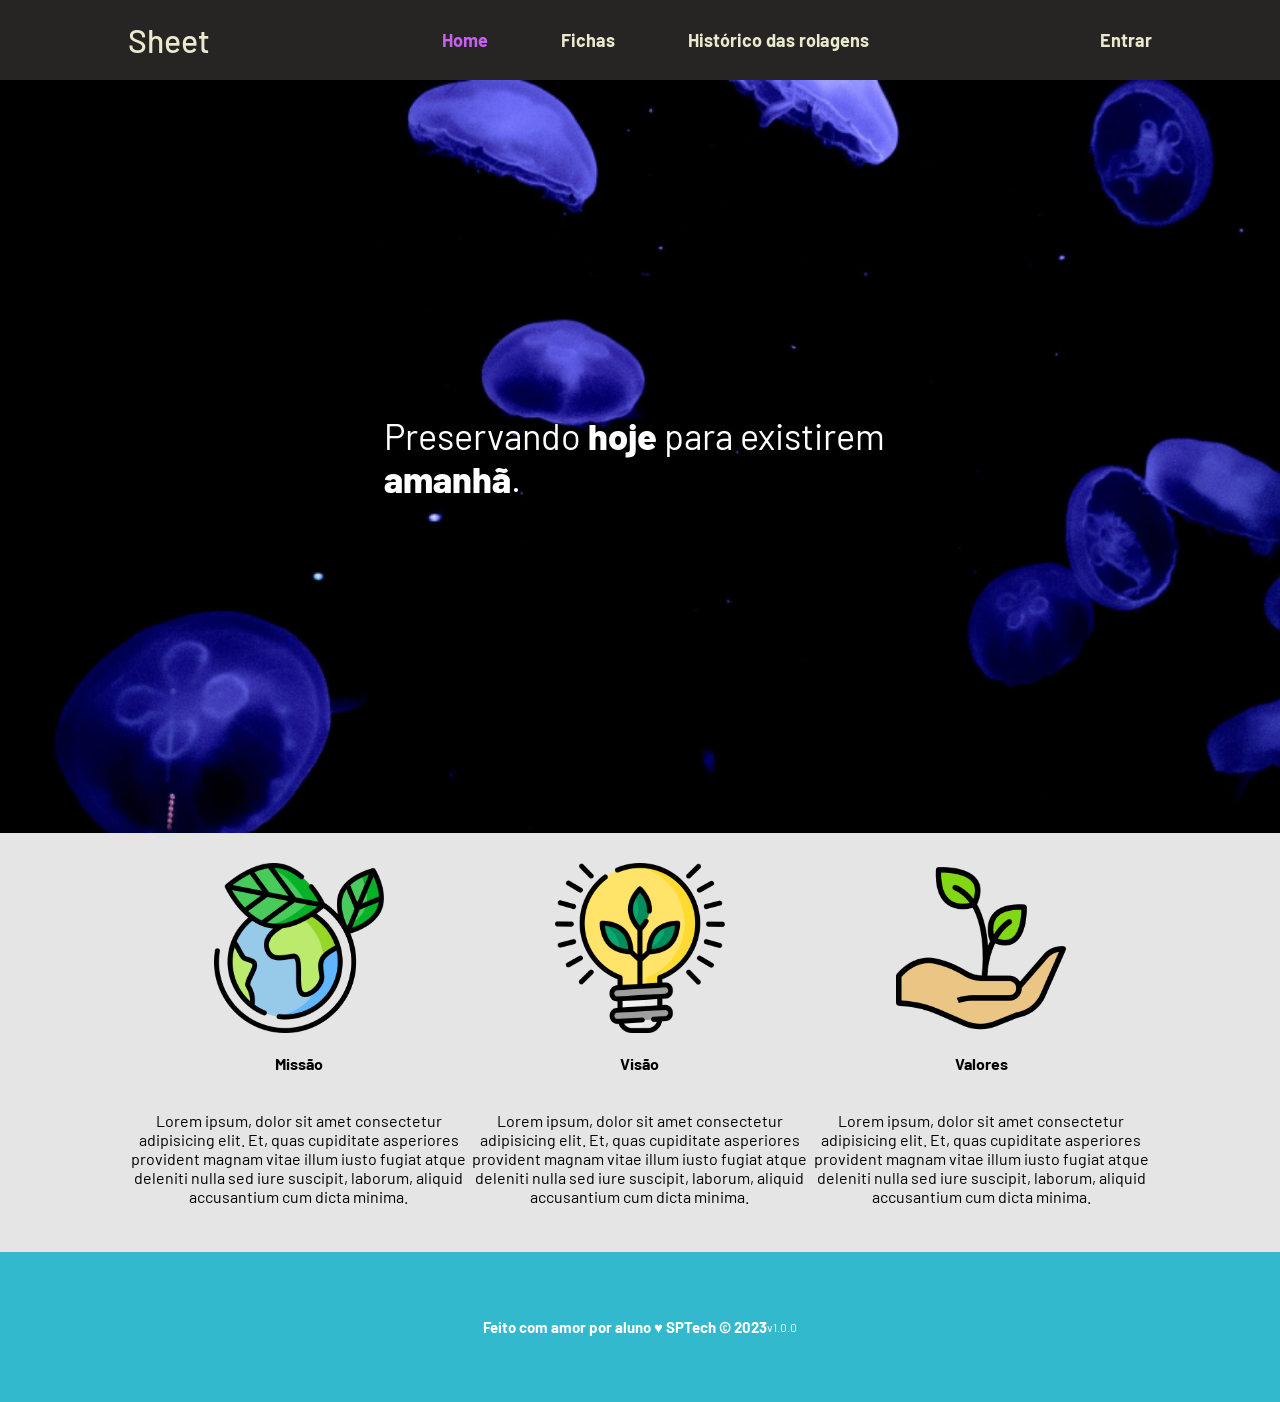
==== public/index.html @ 7be6eace "Conserto" ====
<!DOCTYPE html>
<html lang="en">

<head>
    <meta charset="UTF-8">
    <meta http-equiv="X-UA-Compatible" content="IE=edge">
    <meta name="viewport" content="width=device-width, initial-scale=1.0">

    <title>Dragon's Sheet | Página Inicial</title>

    <script src="./js/sessao.js"></script>

    <link rel="stylesheet" href="./css/estilo.css">
    <link rel="icon" href="./assets/icon/favicon2.ico">
    <link rel="preconnect" href="https://fonts.gstatic.com">
</head>

<body>
    <div class="header">
    <div class="container">
      <h1 class="titulo">Sheet</h1>
      <ul class="navbar">
        <li>
          <a href="index.html"><span class="agora">Home</span></a>
        </li>
        <li>
          <a href="fichas.html">Fichas</a>
        </li>
        <li>
          <a href="historico.html">Histórico das rolagens</a>
        </li>
        </ul>
      <ul class="navbar-entrar">
        <li>
          <a href="login.html">Entrar</a>
        </li>
      </ul>
    </div>
  
    <div class="banner">
      <div class="container">
        <p>Preservando <span>hoje</span> para existirem <span>amanhã</span>.</p>
      </div>
    </div>
  
    <div class="social">
      <div class="container">
        <div class="boxes">
          <div class="box">
            <img src="assets/imgs/planet-earth_color.png">
            <h4>Missão</h4>
            <p>Lorem ipsum, dolor sit amet consectetur adipisicing elit. Et, quas cupiditate asperiores provident magnam
              vitae illum iusto fugiat atque deleniti nulla sed iure suscipit, laborum, aliquid accusantium cum dicta
              minima.</p>
          </div>
          <div class="box">
            <img src="assets/imgs/lightbulb_color.png">
            <h4>Visão</h4>
            <p>Lorem ipsum, dolor sit amet consectetur adipisicing elit. Et, quas cupiditate asperiores provident magnam
              vitae illum iusto fugiat atque deleniti nulla sed iure suscipit, laborum, aliquid accusantium cum dicta
              minima.</p>
          </div>
          <div class="box">
            <img src="assets/imgs/growth_color.png">
            <h4>Valores</h4>
            <p>Lorem ipsum, dolor sit amet consectetur adipisicing elit. Et, quas cupiditate asperiores provident magnam
              vitae illum iusto fugiat atque deleniti nulla sed iure suscipit, laborum, aliquid accusantium cum dicta
              minima.</p>
          </div>
        </div>
      </div>
    </div>
  
    <div class="footer">
      <div class="container">
        <h4>Feito com amor por aluno &hearts; SPTech &copy; 2023</h4>
        <span class="version">v1.0.0</span>
      </div>
    </div>
  </body>

</html>
---- public/css/estilo.css ----
@import url('https://fonts.googleapis.com/css2?family=Barlow:ital,wght@0,100;0,200;0,300;0,400;0,500;0,600;0,700;0,800;0,900;1,100;1,200;1,300;1,400;1,500;1,600;1,700;1,800;1,900&display=swap');
@import url('https://fonts.googleapis.com/css2?family=Freeman&family=MedievalSharp&display=swap');

.freeman-regular {
  font-family: "Freeman", sans-serif;
  font-weight: 400;
  font-style: normal;
}

.medievalsharp-regular {
  font-family: "MedievalSharp", cursive;
  font-weight: 400;
  font-style: normal;
}


body {
  margin: 0;
  padding: 0;
  font-family: 'Barlow', 'Segoe UI', 'Segoe UI', Tahoma, Geneva, Verdana, sans-serif;
  background-color: black;
}

:root {
  --tamanho-header: 80px;
  --tamanho-banner: calc(100vh - var(--tamanho-header) - var(--tamanho-footer) - 2px);
  --tamanho-simulador: calc(100vh - var(--tamanho-header) - var(--tamanho-footer) - 2px);
  --tamanho-login: calc(109vh - var(--tamanho-header) - var(--tamanho-footer) - 2px);
  --tamanho-footer: 65px;
}

.container {
  display: flex;
  width: 80%;
  margin: auto;
}

.header {
  height: var(--tamanho-header);
  background-color: #272424;
  /* border-bottom: 2px solid #32b9cd; */
}

.header .container {
  justify-content: space-between;
  align-items: center;
  height: 100%;
}

.header a {
  text-decoration: none;
  color: #EAEACE;
  font-size: 18px;
  font-weight: 700;
}
.header a:hover{
  color: #C563EF;
}

.agora {
  color: #C563EF;
}

.navbar {
  width: 500px;
  display: flex;
  align-items: center;
  justify-content: space-around;
  list-style: none;
  color: #EAEACE;
}

.navbar-entrar {
  list-style: none;
}

.titulo {
  color: #EAEACE;
  width: fit-content;
  font-weight: 500;
}

.header h1 {
  margin: 0;
}

/* BANNER */

.banner {
  height: var(--tamanho-banner);
  color: white;
  background-image: url('../assets/imgs/bg-jelly-fish-para-home.png');
  background-size: cover;
}

.banner .container {
  justify-content: center;
  align-items: center;
  height: 100%;
}

.banner .container p {
  width: 50%;
  margin: 0;
  padding: 0;
  font-size: 36px;
}

.banner .container span {
  font-weight: 800;
}

/* MISSÃO VISÃO VALORES */

.social {
  background-color: #e5e5e5;
  display: flex;
}

.social .container {
  justify-content: center;
}

.box img {
  width: 170px;
}

.social .container .boxes {
  display: flex;
  justify-content: space-between;
  width: 100%;
  padding: 30px 0;
}

.social p {
  text-align: center;
}

.box {
  display: flex;
  flex-direction: column;
  align-items: center;
}

/* FOOTER */

.footer {
  background-color: #32b9cd;
  height: 150px;
  color: #fff;
  display: flex;
  font-size: 15px;
}

.footer .container {
  justify-content: center;
  text-align: center;
}

.footer .container .version {
  font-size: 12px;
}

/* LOGIN */

.login {
  height: var(--tamanho-login);
  background-image: url('../assets/imgs/background-login.png');
  background-size: cover;
  background-position: bottom;
}

.login .container {
  justify-content: left;
  align-items: center;
  height: 100%;
}

.card {
  width: 40%;
  background-color: #EAEACE;
  border: 3px solid black;
  outline: 5px solid #EAEACE;
  display: flex;
  align-items: center;
  justify-content: space-evenly;
  color: rgb(0, 0, 0);
  flex-direction: column;
  height: fit-content;
  padding: 20px 0;
  margin-top: 2%
}

.card h2 {
  font-family: "Freeman";
  margin: 2% 0 9%;
  font-size: 45px;
}


.formulario {
  display: flex;
  height: 90%;
  width: 80%;
  justify-content: space-around;
  flex-direction: column;
}

.formulario span {
  font-size: 15px;
  font-weight: 800;
  margin-top: 5px;
  margin-bottom: 5px;
  font-family: "MedievalSharp", cursive;
}

.formulario input {
  font-size: 15px;
  border: 0px ;
  border-bottom: 2px solid #000000;
  text-align: left;
  margin-bottom: 10px;
  padding: 10px 10px 10px 3%;
  background-color: transparent;
}

.formulario input:focus {
    outline: none; 
}

.formulario select {
  border: 2px solid #32b9cd;
  background-color: white;
  color: gray;
  height: 36px;
  text-align: center;
  border-radius: 10px;
  margin: 0;
}

.campo {
  display: flex;
  flex-direction: column;
  justify-content: start;
  padding: 5px 0;
}

.botao {
  cursor: pointer;
  font-family: "MedievalSharp", cursive;
  border: 3px solid black;
  /* border-style: outset; */
  font-weight: 600;
  font-size: 18px;
  color: #000000;
  background-color: transparent;
  width: 125px;
  height: 35px;
  align-self: center;
  margin-top: 20px;
  margin-bottom: 15px;
}

.card a{
  color: black;
  font-family: "MedievalSharp", cursive;
}

.loading-div {
  width: 50px;
  display: none;
}

.loading-div img {
  height: 50px;
  width: 50px;
}

#div_erros_login {
  display: none
}

/* FORMULARIO */

.alerta_erro{
  display: flex;
  justify-content: flex-end;
}

.card_erro {
  display: none;
  background-color: #fff;
  color: black;
  width: 230px;
  position: fixed;
  border-radius: 4px;
  border: #ED145B 3px solid;
  padding: 10px;
  margin-right: 10%;
}

.card_erro #mensagem_erro{
  font-weight: 500;
  font-size: 20px;
}

/* .formulario .tipo_campo {
  font-size: 20px;
  font-weight: 600 !important;
}

.formulario {
  display: flex;
  flex-direction: column;
}

input {
  margin-bottom: 10px;
  border: 2px solid #32b9cd;
  padding: 10px;
  text-align: center;
  border-radius: 10px;
}

.btn {
  font-family: "Barlow", sans-serif;
  border: 0;
  border-radius: 5px;
  font-weight: 600;
  font-size: 18px;
  padding: 10px 15px;
  color: white;
  background-color: #ED145B;
  width: 120px;
  align-self: center;
  margin-top: 5px;
}

.loading-div {
  width: 50px;
  margin: auto;
  display: none;
}

.loading-div img {
  height: 50px;
  width: 50px;
}
 */
/* SIMULADOR */

.simulador {
  color: white;
}

.simulador .container {
  flex-direction: column;
  overflow: scroll; 
  height: var(--tamanho-simulador);
}

/* ALERTA */

#alerta {
  position: absolute;
  right: 0;
  bottom: 0;
}

.mensagem-alarme {
  background-color: white;
  border-radius: 5px;
  width: 300px;
  height: 80px;
  margin: 10px;
  padding: 10px 0;
  display: flex;
  justify-content: space-evenly;
  align-items: center;
}

.mensagem-alarme h3 {
  font-size: 14px;
  margin: 0;
}

.mensagem-alarme .informacao {
  width: 66%;
}

.alarme-sino {
  width: 48px;
  height: 48px;
  animation-name: bell;
  animation-duration: 4s;
  background-image: url('https://cdn-icons-png.flaticon.com/512/1157/1157000.png');
  background-size: cover;
  animation-iteration-count: infinite;
}


/* Ficha */
.top_ficha {
  display: flex;
  justify-content: space-evenly;
  padding: 30px;
}

.btn_ficha {
  cursor: pointer;
  font-size: 20px;
  width: 198px;
  height: 41px;
  border-width: 0;
  border-radius: 10px;
  background-color: #9130BB;
  font-weight: 800;
  color: #fff;
}

.card_fichas {
  display: flex;
  align-self: center;
  justify-content: space-evenly;
  flex-wrap: wrap;
}

.card_acessar {
  display: flex;
  flex-direction: column;
  background-color: #EAEACE;
  border: 3px solid black;
  outline: 5px solid #EAEACE;
  width: 340px;
  margin: 30px;
}

.titulo_fichas {
  margin: 0 20px;
  display: flex;
  justify-content: space-between;
  font-weight: 700;
  font-size: 25px;
  height: 40px;
}

.titulo_fichas p{
  margin: 10px 0 0 0;

}

.descri_fichas {
  display: flex;
  flex-direction: column;
  margin: 10px 25px;
  font-weight: 700;
  font-size: 15px;
}

.descri_fichas p{
  margin: 0;
}

.btn_acessar-ficha {
  align-self: self-end;
  font-size: 15px;
  height: 25px;
  width: 110px;
  margin: 10px;
  border-width: 0;
  border-radius: 5px;
  background-color: #9130BB;
  cursor: pointer;
  font-weight: 700;
  color: #fff;
}

/* Histórico Rolagens */
.kpi-rolagens {
  font-size: 20px;
  font-weight: 800;
  text-align: center;

}

.kpi-rolagens p{
  margin: 0;
}

.kpi-rolagens span{
  font-size: 30px;
  margin-top: 0;
}

.acerto{
  color: #17de4d;
}

.total{
  color: #ffff;
}

.erro{
  color: #eb1919;
}

.historico {
  margin-left: 200px;
  margin-right: 200px;
}

.descri_rolagens{
  margin: 5px 25px;
  font-weight: 700;
  font-size: 15px;
}

.descri_rolagens p{
  margin: 5px 0 0 0;
}

.descri_rolagens .acertos{
  color: #13B23E;
}

.descri_rolagens .erros{
  color: #B21313;
}

@keyframes bell {
  0%   {transform: rotate(25deg)}
  25%  {transform: rotate(-25deg)}
  50%  {transform: rotate(25deg)}
  75%  {transform: rotate(-25deg)}
  100% {transform: rotate(25deg)}
}
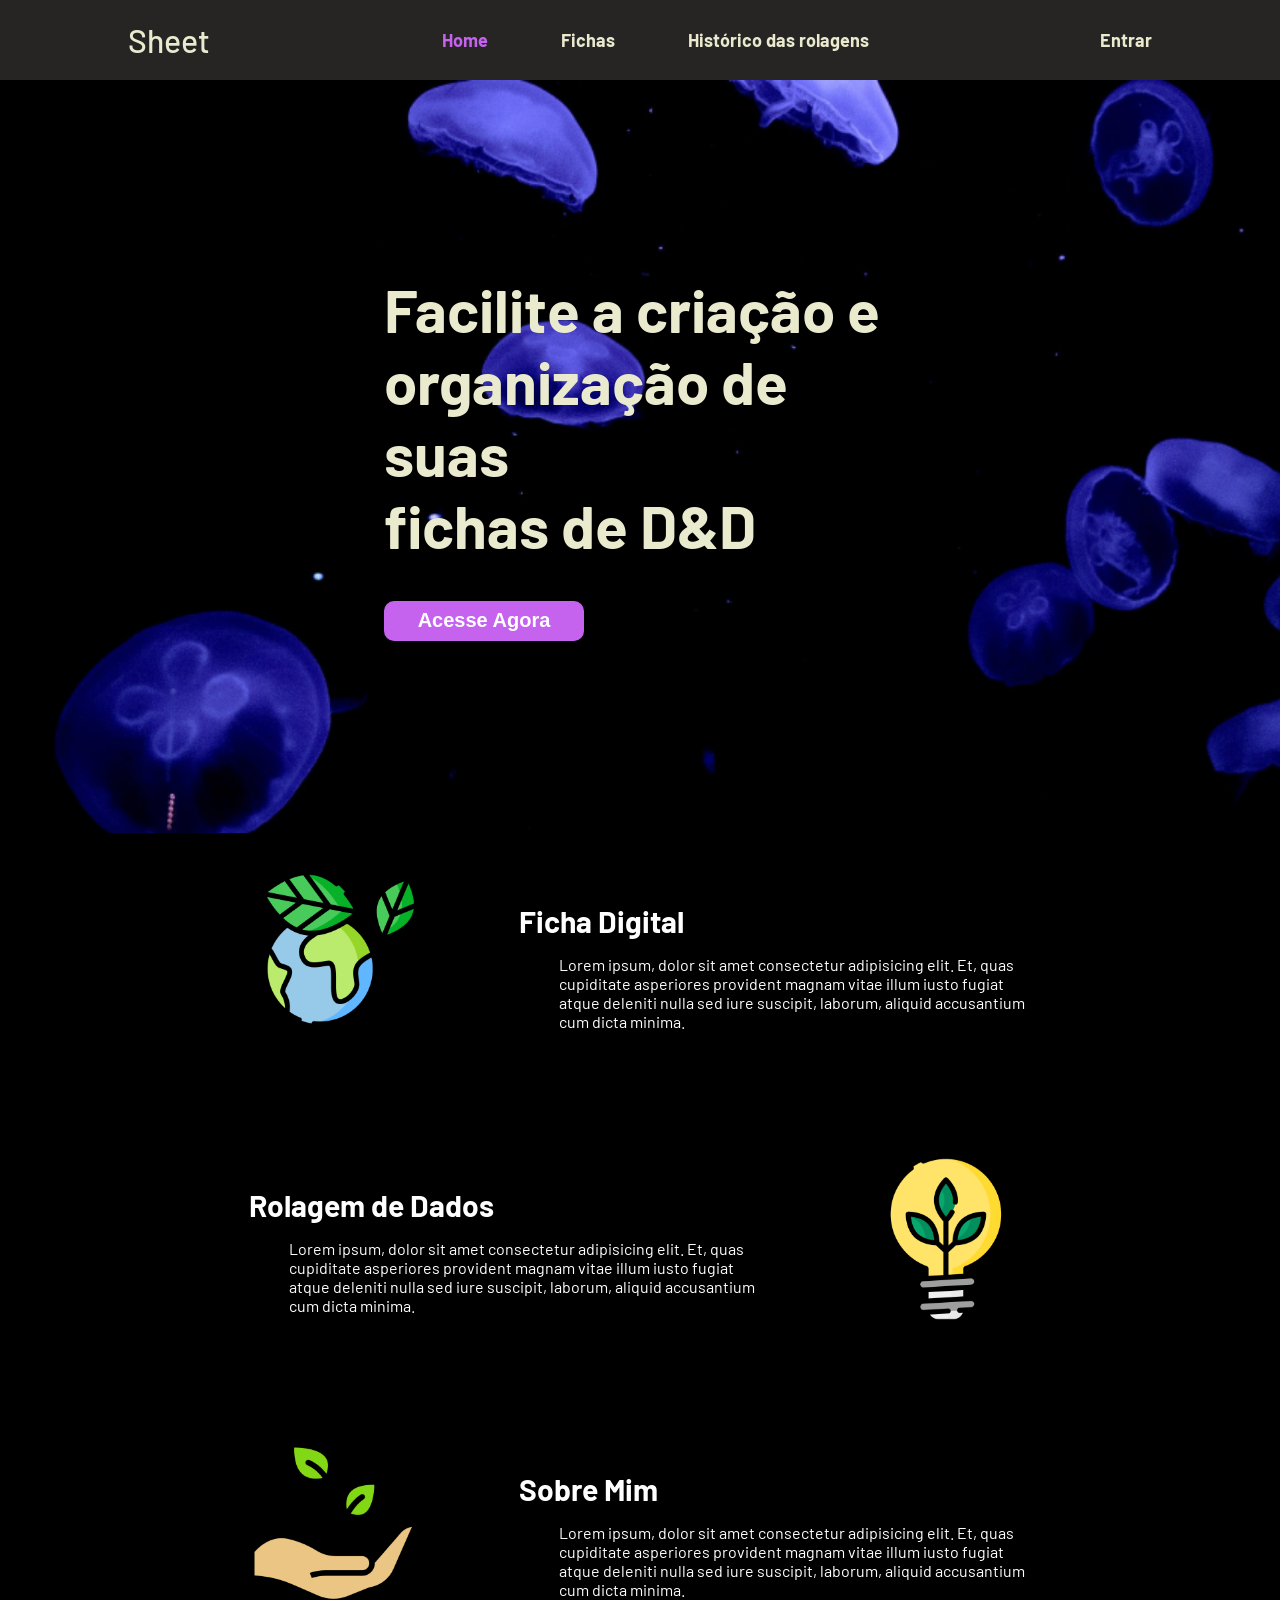
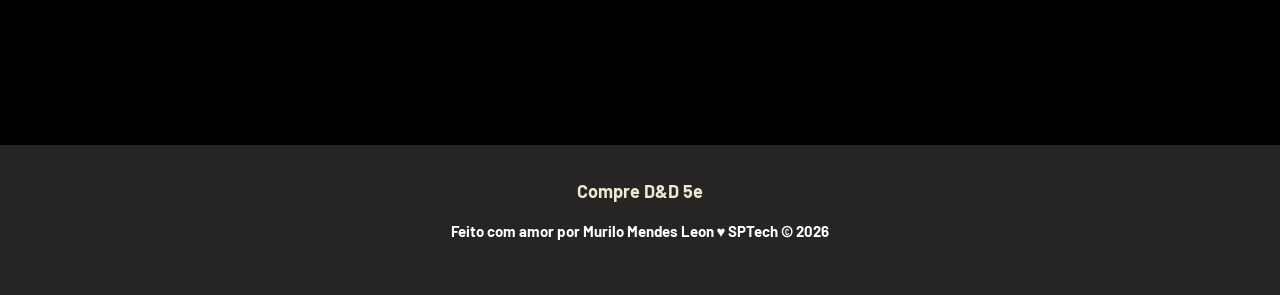
==== commit 5b3d17c9: "HomePage" ====
--- a/public/index.html
+++ b/public/index.html
@@ -39,7 +39,8 @@
   
     <div class="banner">
       <div class="container">
-        <p>Preservando <span>hoje</span> para existirem <span>amanhã</span>.</p>
+        <p>Facilite a criação e <br>organização de suas <br>fichas de D&D</p>
+          <button>Acesse Agora</button>
       </div>
     </div>
   
@@ -48,24 +49,30 @@
         <div class="boxes">
           <div class="box">
             <img src="assets/imgs/planet-earth_color.png">
-            <h4>Missão</h4>
-            <p>Lorem ipsum, dolor sit amet consectetur adipisicing elit. Et, quas cupiditate asperiores provident magnam
-              vitae illum iusto fugiat atque deleniti nulla sed iure suscipit, laborum, aliquid accusantium cum dicta
-              minima.</p>
+            <div class="textoHome">
+              <h4>Ficha Digital</h4>
+              <p>Lorem ipsum, dolor sit amet consectetur adipisicing elit. Et, quas cupiditate asperiores provident magnam
+                vitae illum iusto fugiat atque deleniti nulla sed iure suscipit, laborum, aliquid accusantium cum dicta
+                minima.</p>
+            </div>
           </div>
           <div class="box">
-            <img src="assets/imgs/lightbulb_color.png">
-            <h4>Visão</h4>
-            <p>Lorem ipsum, dolor sit amet consectetur adipisicing elit. Et, quas cupiditate asperiores provident magnam
-              vitae illum iusto fugiat atque deleniti nulla sed iure suscipit, laborum, aliquid accusantium cum dicta
-              minima.</p>
+            <div class="textoHome">
+              <h4>Rolagem de Dados</h4>
+              <p>Lorem ipsum, dolor sit amet consectetur adipisicing elit. Et, quas cupiditate asperiores provident magnam
+                vitae illum iusto fugiat atque deleniti nulla sed iure suscipit, laborum, aliquid accusantium cum dicta
+                minima.</p>
+              </div>
+              <img src="assets/imgs/lightbulb_color.png">
           </div>
           <div class="box">
             <img src="assets/imgs/growth_color.png">
-            <h4>Valores</h4>
-            <p>Lorem ipsum, dolor sit amet consectetur adipisicing elit. Et, quas cupiditate asperiores provident magnam
-              vitae illum iusto fugiat atque deleniti nulla sed iure suscipit, laborum, aliquid accusantium cum dicta
-              minima.</p>
+            <div class="textoHome">
+              <h4>Sobre Mim</h4>
+              <p>Lorem ipsum, dolor sit amet consectetur adipisicing elit. Et, quas cupiditate asperiores provident magnam
+                vitae illum iusto fugiat atque deleniti nulla sed iure suscipit, laborum, aliquid accusantium cum dicta
+                minima.</p>
+            </div>
           </div>
         </div>
       </div>
@@ -73,8 +80,8 @@
   
     <div class="footer">
       <div class="container">
-        <h4>Feito com amor por aluno &hearts; SPTech &copy; 2023</h4>
-        <span class="version">v1.0.0</span>
+        <a href="https://www.amazon.com.br/Dungeons-Dragons-Players-Handbook-Portugu%C3%AAs/dp/B085S6W8PZ/ref=sr_1_6?dib=eyJ2IjoiMSJ9.[base64].nKdBVu2We4MwsTX165XNc-_ajfqeeiryx7cQNpn0oSg&dib_tag=se&keywords=dnd+5e+portugues&qid=1778955125&sr=8-6">Compre D&D 5e</a>
+        <h4>Feito com amor por Murilo Mendes Leon &hearts; SPTech &copy; 2026</h4>
       </div>
     </div>
   </body>
--- a/public/css/estilo.css
+++ b/public/css/estilo.css
@@ -88,22 +88,44 @@
 
 .banner {
   height: var(--tamanho-banner);
-  color: white;
+  color: #EAEACE;
   background-image: url('../assets/imgs/bg-jelly-fish-para-home.png');
   background-size: cover;
 }
 
 .banner .container {
+  display: flex;
+  flex-direction: column;
   justify-content: center;
   align-items: center;
   height: 100%;
 }
+
+.container button{
+  border-radius: 10px;
+  background-color: #C563EF;
+  height: 40px;
+  border: 0;
+  margin: 40px 0 0 25%;
+  align-self: flex-start;
+  width: 200px;
+  cursor: pointer;
+  color: white;
+  font-size: 20px;
+  font-weight: 600;
+}
+
+.container button:hover{
+  background-color: #a247c9;
+}
+
 
 .banner .container p {
   width: 50%;
   margin: 0;
   padding: 0;
-  font-size: 36px;
+  font-weight: 700;
+  font-size: 60px;
 }
 
 .banner .container span {
@@ -113,8 +135,9 @@
 /* MISSÃO VISÃO VALORES */
 
 .social {
-  background-color: #e5e5e5;
-  display: flex;
+  background-color: #1f1f1f00;
+  display: flex;
+  color: white;
 }
 
 .social .container {
@@ -127,25 +150,39 @@
 
 .social .container .boxes {
   display: flex;
-  justify-content: space-between;
+  flex-direction: column;
+  gap: 100px;
   width: 100%;
   padding: 30px 0;
 }
 
 .social p {
-  text-align: center;
+  text-align: left;
+  margin-left: 40px;
+}
+
+.social h4{
+  font-size: 30px;
+  margin-bottom: 10px;
 }
 
 .box {
   display: flex;
-  flex-direction: column;
-  align-items: center;
+  flex-direction: row;
+  align-items: center;
+  justify-content: center;
+  gap: 100px;
+}
+
+.textoHome{
+  width: 50%;
 }
 
 /* FOOTER */
 
 .footer {
-  background-color: #32b9cd;
+  margin-top: 100px;
+  background-color: #272424;
   height: 150px;
   color: #fff;
   display: flex;
@@ -153,6 +190,8 @@
 }
 
 .footer .container {
+  display: flex;
+  flex-direction: column;
   justify-content: center;
   text-align: center;
 }
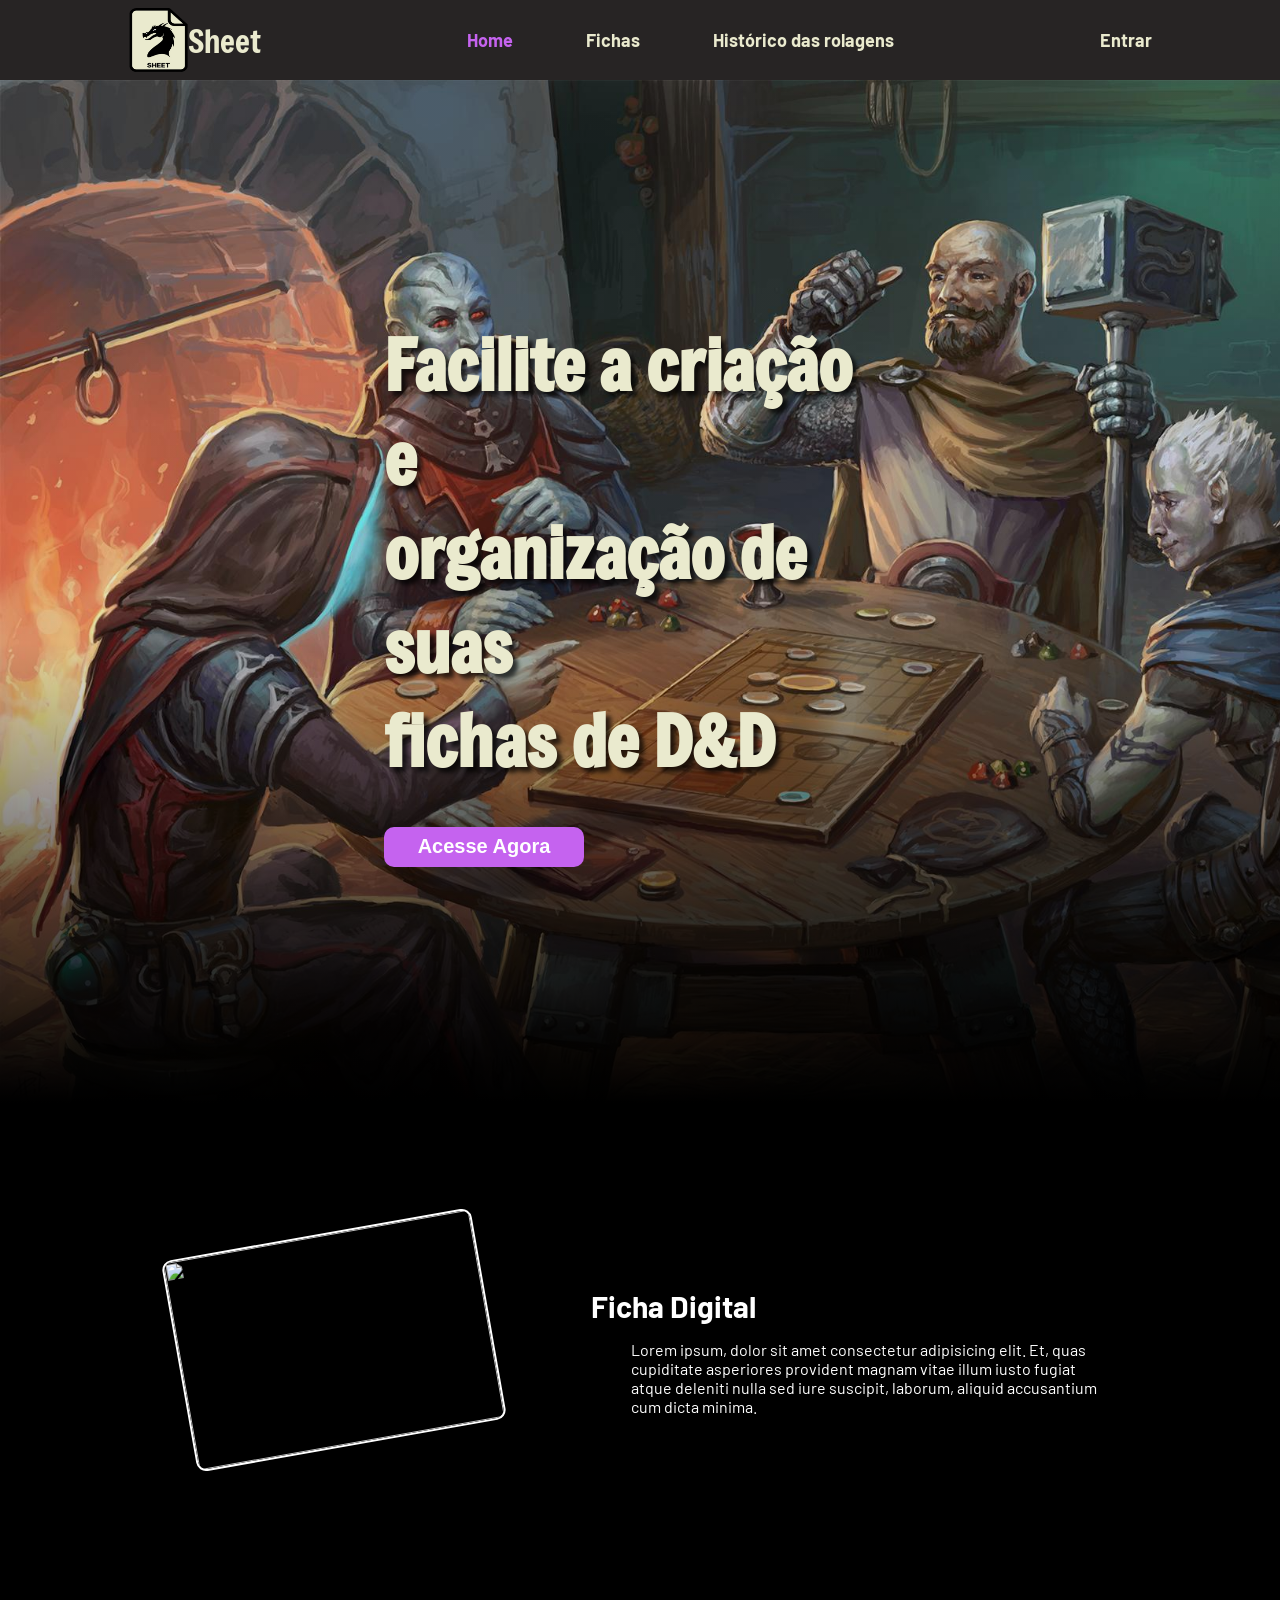
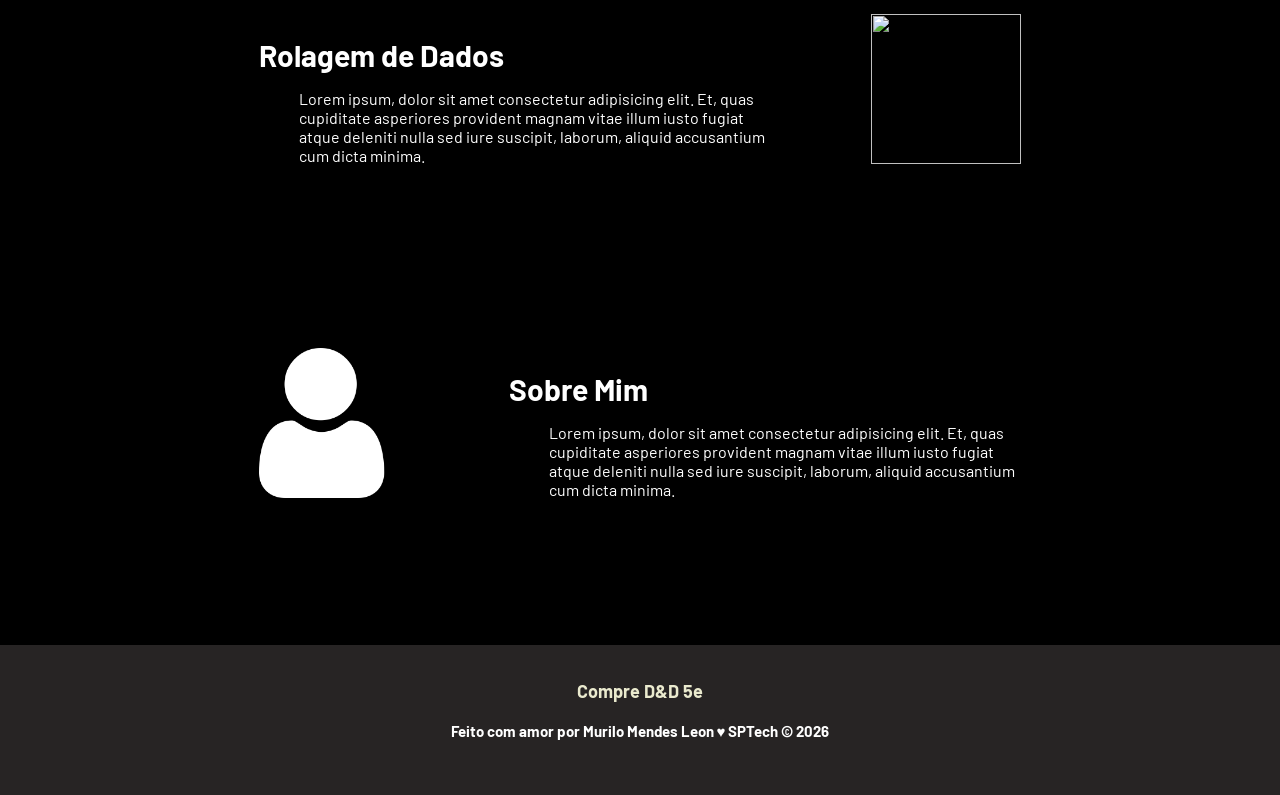
==== commit e61feb8c: "Adição de imagens" ====
--- a/public/index.html
+++ b/public/index.html
@@ -11,14 +11,17 @@
     <script src="./js/sessao.js"></script>
 
     <link rel="stylesheet" href="./css/estilo.css">
-    <link rel="icon" href="./assets/icon/favicon2.ico">
+    <link rel="icon" href="./assets/icon/logo.ico">
     <link rel="preconnect" href="https://fonts.gstatic.com">
 </head>
 
 <body>
     <div class="header">
     <div class="container">
-      <h1 class="titulo">Sheet</h1>
+      <div class="imagem">
+        <img src="./assets/imgs/logo.png" alt="">
+        <h1 class="titulo">Sheet</h1>
+      </div>
       <ul class="navbar">
         <li>
           <a href="index.html"><span class="agora">Home</span></a>
@@ -48,7 +51,7 @@
       <div class="container">
         <div class="boxes">
           <div class="box">
-            <img src="assets/imgs/planet-earth_color.png">
+            <img src="assets/imgs/imagemFicha.png" id="imagemFicha">
             <div class="textoHome">
               <h4>Ficha Digital</h4>
               <p>Lorem ipsum, dolor sit amet consectetur adipisicing elit. Et, quas cupiditate asperiores provident magnam
@@ -63,10 +66,10 @@
                 vitae illum iusto fugiat atque deleniti nulla sed iure suscipit, laborum, aliquid accusantium cum dicta
                 minima.</p>
               </div>
-              <img src="assets/imgs/lightbulb_color.png">
+              <img src="assets/imgs/d20_white.png">
           </div>
           <div class="box">
-            <img src="assets/imgs/growth_color.png">
+            <img src="assets/imgs/user.png">
             <div class="textoHome">
               <h4>Sobre Mim</h4>
               <p>Lorem ipsum, dolor sit amet consectetur adipisicing elit. Et, quas cupiditate asperiores provident magnam
--- a/public/css/estilo.css
+++ b/public/css/estilo.css
@@ -23,7 +23,7 @@
 
 :root {
   --tamanho-header: 80px;
-  --tamanho-banner: calc(100vh - var(--tamanho-header) - var(--tamanho-footer) - 2px);
+  --tamanho-banner: calc(130vh - var(--tamanho-header) - var(--tamanho-footer) - 2px);
   --tamanho-simulador: calc(100vh - var(--tamanho-header) - var(--tamanho-footer) - 2px);
   --tamanho-login: calc(109vh - var(--tamanho-header) - var(--tamanho-footer) - 2px);
   --tamanho-footer: 65px;
@@ -39,6 +39,17 @@
   height: var(--tamanho-header);
   background-color: #272424;
   /* border-bottom: 2px solid #32b9cd; */
+}
+
+.header img{
+  width: 60px;
+  height: 65px;
+}
+
+.imagem{
+  display: flex;
+  flex-direction: row;
+  align-items: center;
 }
 
 .header .container {
@@ -82,6 +93,8 @@
 
 .header h1 {
   margin: 0;
+  font-weight: 500;
+  font-family: "Freeman", "sans-serifs";
 }
 
 /* BANNER */
@@ -89,7 +102,8 @@
 .banner {
   height: var(--tamanho-banner);
   color: #EAEACE;
-  background-image: url('../assets/imgs/bg-jelly-fish-para-home.png');
+  background-image: linear-gradient(to bottom, rgba(0,0,0,0.1) 55%, rgba(0,0,0) 100%), 
+    url('../assets/imgs/banner.jpg');
   background-size: cover;
 }
 
@@ -125,7 +139,9 @@
   margin: 0;
   padding: 0;
   font-weight: 700;
-  font-size: 60px;
+  font-size: 70px;
+  font-family: "Freeman", sans-serif;
+  text-shadow: 5px 5px 4px rgba(0, 0, 0, 0.7);
 }
 
 .banner .container span {
@@ -135,6 +151,7 @@
 /* MISSÃO VISÃO VALORES */
 
 .social {
+  margin-top: 100px;
   background-color: #1f1f1f00;
   display: flex;
   color: white;
@@ -145,13 +162,22 @@
 }
 
 .box img {
-  width: 170px;
+  width: 150px;
+  height: 150px;
+}
+
+#imagemFicha{
+  height: 210px;
+  width: 310px;
+  border: 2px solid white;
+  border-radius: 10px;
+  transform: rotate(-10deg);
 }
 
 .social .container .boxes {
   display: flex;
   flex-direction: column;
-  gap: 100px;
+  gap: 150px;
   width: 100%;
   padding: 30px 0;
 }
@@ -303,6 +329,8 @@
 .card a{
   color: black;
   font-family: "MedievalSharp", cursive;
+  margin-top: 10px;
+  align-self: center;
 }
 
 .loading-div {
@@ -470,12 +498,25 @@
   background-color: #EAEACE;
   border: 3px solid black;
   outline: 5px solid #EAEACE;
-  width: 340px;
+  width: 400px;
   margin: 30px;
 }
 
+#apagarFicha {
+  background-image: url("../assets/imgs/close.png");
+  background-color: transparent;
+  background-size: cover;
+  border: 0;
+  width: 14px;
+  height: 14px;
+  cursor: pointer;
+  align-self: flex-end;
+  margin-right: 5px;
+  margin-top: 5px;
+}
+
 .titulo_fichas {
-  margin: 0 20px;
+  margin: 0 20px 0 5px;
   display: flex;
   justify-content: space-between;
   font-weight: 700;
